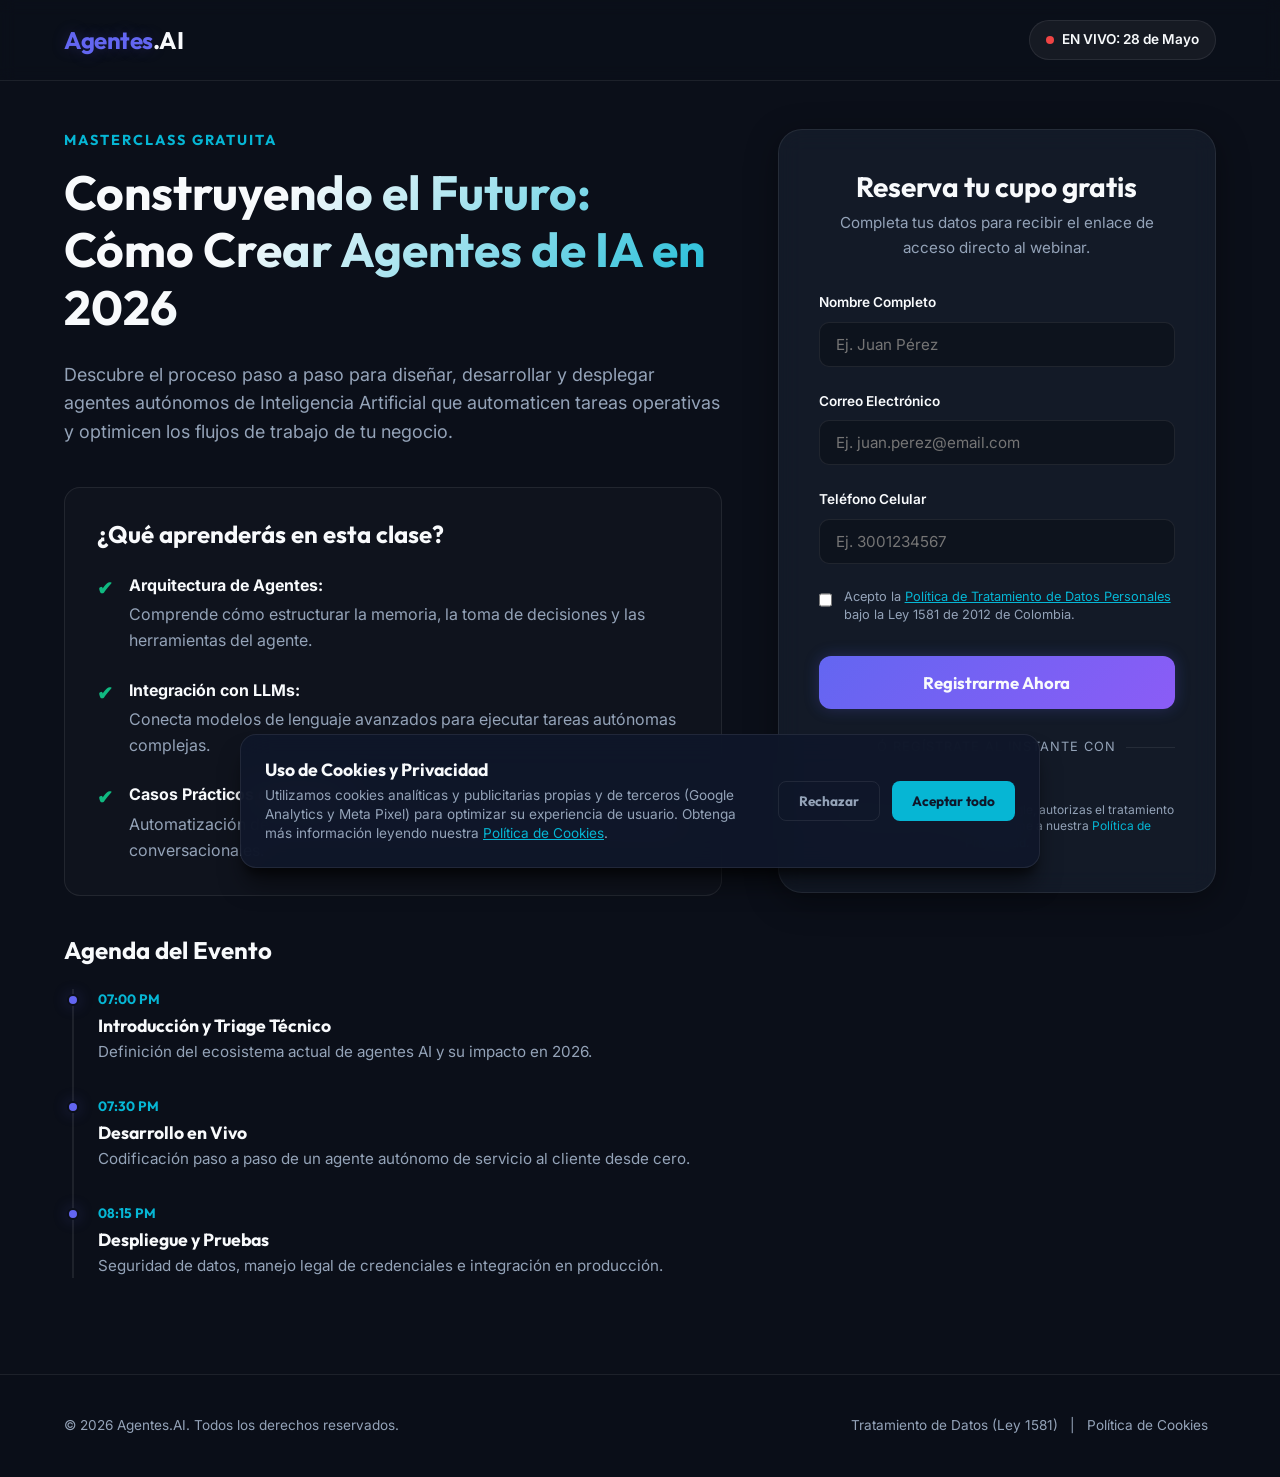
==== index.html @ afcd42b9 "feat(web): implementar landing page con formulario, login de google y politicas de cookies" ====
<!DOCTYPE html>
<html lang="es">
<head>
    <meta charset="UTF-8">
    <meta name="viewport" content="width=device-width, initial-scale=1.0">
    <meta name="description" content="Regístrate gratis al Webinar 'Cómo Crear Agentes de Inteligencia Artificial en 2026'. Una masterclass práctica para profesionales, programadores y emprendedores.">
    <title>Masterclass Práctica: Creando Agentes de Inteligencia Artificial para tu Negocio</title>
    
    <!-- Google Fonts -->
    <link rel="preconnect" href="https://fonts.googleapis.com">
    <link rel="preconnect" href="https://fonts.gstatic.com" crossorigin>
    <link href="https://fonts.googleapis.com/css2?family=Inter:wght@400;500;600&family=Outfit:wght@400;500;700&display=swap" rel="stylesheet">
    
    <!-- Hojas de Estilos -->
    <link rel="stylesheet" href="css/style.css">
    
    <!-- SDK de Google Identity Services -->
    <script src="https://accounts.google.com/gsi/client" async defer></script>
</head>
<body>
    <!-- Encabezado Principal -->
    <header class="main-header">
        <div class="header-container">
            <div class="logo">
                <span class="logo-accent">Agentes</span>.AI
            </div>
            <div class="event-tag">
                <span class="pulse-icon"></span> EN VIVO: 28 de Mayo
            </div>
        </div>
    </header>

    <!-- Contenido Principal -->
    <main class="landing-main">
        <div class="main-grid">
            <!-- Columna Izquierda: Información del Evento -->
            <section class="info-column">
                <div class="pre-title">MASTERCLASS GRATUITA</div>
                <h1>Construyendo el Futuro: Cómo Crear Agentes de IA en 2026</h1>
                <p class="hero-desc">
                    Descubre el proceso paso a paso para diseñar, desarrollar y desplegar agentes autónomos de Inteligencia Artificial que automaticen tareas operativas y optimicen los flujos de trabajo de tu negocio. 
                </p>

                <!-- Beneficios -->
                <div class="features-box">
                    <h2>¿Qué aprenderás en esta clase?</h2>
                    <ul class="benefits-list">
                        <li>
                            <span class="benefit-icon">✔</span>
                            <div>
                                <strong>Arquitectura de Agentes:</strong> Comprende cómo estructurar la memoria, la toma de decisiones y las herramientas del agente.
                            </div>
                        </li>
                        <li>
                            <span class="benefit-icon">✔</span>
                            <div>
                                <strong>Integración con LLMs:</strong> Conecta modelos de lenguaje avanzados para ejecutar tareas autónomas complejas.
                            </div>
                        </li>
                        <li>
                            <span class="benefit-icon">✔</span>
                            <div>
                                <strong>Casos Prácticos de Negocio:</strong> Automatización de flujos de soporte técnico, análisis de datos e interfaces conversacionales.
                            </div>
                        </li>
                    </ul>
                </div>

                <!-- Agenda / Proceso paso a paso -->
                <div class="agenda-box">
                    <h2>Agenda del Evento</h2>
                    <div class="agenda-timeline">
                        <div class="agenda-item">
                            <div class="agenda-time">07:00 PM</div>
                            <div class="agenda-details">
                                <h3>Introducción y Triage Técnico</h3>
                                <p>Definición del ecosistema actual de agentes AI y su impacto en 2026.</p>
                            </div>
                        </div>
                        <div class="agenda-item">
                            <div class="agenda-time">07:30 PM</div>
                            <div class="agenda-details">
                                <h3>Desarrollo en Vivo</h3>
                                <p>Codificación paso a paso de un agente autónomo de servicio al cliente desde cero.</p>
                            </div>
                        </div>
                        <div class="agenda-item">
                            <div class="agenda-time">08:15 PM</div>
                            <div class="agenda-details">
                                <h3>Despliegue y Pruebas</h3>
                                <p>Seguridad de datos, manejo legal de credenciales e integración en producción.</p>
                            </div>
                        </div>
                    </div>
                </div>
            </section>

            <!-- Columna Derecha: Tarjeta de Registro (Formulario / Perfil) -->
            <section class="card-column">
                <!-- Tarjeta de Registro Activa -->
                <div id="registration-card" class="glass-card">
                    <div class="card-header">
                        <h2>Reserva tu cupo gratis</h2>
                        <p>Completa tus datos para recibir el enlace de acceso directo al webinar.</p>
                    </div>

                    <!-- Formulario de Registro Tradicional -->
                    <form id="webinar-form" class="registration-form" novalidate>
                        <div class="input-group">
                            <label for="reg-name">Nombre Completo</label>
                            <input type="text" id="reg-name" name="name" placeholder="Ej. Juan Pérez" required>
                            <span class="error-msg" id="name-error">El nombre es requerido</span>
                        </div>

                        <div class="input-group">
                            <label for="reg-email">Correo Electrónico</label>
                            <input type="email" id="reg-email" name="email" placeholder="Ej. juan.perez@email.com" required>
                            <span class="error-msg" id="email-error">Ingrese un correo electrónico válido</span>
                        </div>

                        <div class="input-group">
                            <label for="reg-phone">Teléfono Celular</label>
                            <input type="tel" id="reg-phone" name="phone" placeholder="Ej. 3001234567" required>
                            <span class="error-msg" id="phone-error">Ingrese un número celular válido (mínimo 10 dígitos)</span>
                        </div>

                        <!-- Checkbox Ley 1581 -->
                        <div class="checkbox-group">
                            <input type="checkbox" id="legal-consent" name="legal-consent" required>
                            <label for="legal-consent">
                                Acepto la <a href="politica-privacidad.html" target="_blank">Política de Tratamiento de Datos Personales</a> bajo la Ley 1581 de 2012 de Colombia.
                            </label>
                        </div>
                        <span class="error-msg" id="consent-error">Debe aceptar el tratamiento de datos para registrarse</span>

                        <button type="submit" id="btn-submit-registration" class="btn-primary">
                            Registrarme Ahora
                        </button>
                    </form>

                    <!-- Divisor OAuth -->
                    <div class="oauth-divider">
                        <span>ó regístrate al instante con</span>
                    </div>

                    <!-- Botón de Google Sign-In -->
                    <div class="google-oauth-container">
                        <!-- El script inyectará el botón oficial dentro de este contenedor -->
                        <div id="google-login-button"></div>
                        <p class="google-legal-notice">
                            Al registrarte con tu cuenta de Google, autorizas el tratamiento de tus datos personales conforme a nuestra <a href="politica-privacidad.html" target="_blank">Política de Privacidad</a>.
                        </p>
                    </div>
                </div>

                <!-- Tarjeta de Perfil de Éxito (Oculta por defecto) -->
                <div id="success-card" class="glass-card success-card hidden">
                    <div class="success-icon-wrapper">
                        <span class="success-icon">✓</span>
                    </div>
                    <h2>¡Registro Exitoso!</h2>
                    <p class="success-intro">Hemos reservado tu cupo para la masterclass de Agentes AI.</p>

                    <div id="user-profile-info" class="user-profile-box">
                        <img id="user-avatar" class="user-avatar" src="" alt="Foto de perfil del usuario">
                        <div class="user-details">
                            <h3 id="user-display-name">Nombre de Usuario</h3>
                            <p id="user-display-email">usuario@email.com</p>
                            <span id="registration-method-badge" class="badge">Google Account</span>
                        </div>
                    </div>

                    <div class="webinar-event-details">
                        <div class="event-detail-item">
                            <strong>Fecha:</strong> 28 de Mayo de 2026
                        </div>
                        <div class="event-detail-item">
                            <strong>Hora:</strong> 07:00 PM (Col)
                        </div>
                        <div class="event-detail-item">
                            <strong>Acceso:</strong> Se ha enviado el enlace de transmisión a tu correo.
                        </div>
                    </div>

                    <button id="btn-reset-form" class="btn-secondary">
                        Registrar otra cuenta
                    </button>
                </div>
            </section>
        </div>
    </main>

    <!-- Banner Flotante de Consentimiento de Cookies -->
    <div id="cookie-banner" class="cookie-banner hidden">
        <div class="cookie-banner-container">
            <div class="cookie-text">
                <h3>Uso de Cookies y Privacidad</h3>
                <p>
                    Utilizamos cookies analíticas y publicitarias propias y de terceros (Google Analytics y Meta Pixel) para optimizar su experiencia de usuario. Obtenga más información leyendo nuestra <a href="politica-cookies.html" target="_blank">Política de Cookies</a>.
                </p>
            </div>
            <div class="cookie-actions">
                <button id="cookie-reject" class="btn-cookie-secondary">Rechazar</button>
                <button id="cookie-accept" class="btn-cookie-primary">Aceptar todo</button>
            </div>
        </div>
    </div>

    <!-- Footer -->
    <footer class="main-footer">
        <div class="footer-container">
            <p>&copy; 2026 Agentes.AI. Todos los derechos reservados.</p>
            <nav class="footer-nav">
                <a href="politica-privacidad.html" target="_blank">Tratamiento de Datos (Ley 1581)</a> | 
                <a href="politica-cookies.html" target="_blank">Política de Cookies</a>
            </nav>
        </div>
    </footer>

    <!-- Archivo JS -->
    <script src="js/app.js"></script>
</body>
</html>
---- css/style.css ----
/* ==========================================
   DISEÑO DE TOKENS & DISEÑO DE SISTEMAS (CSS)
   ========================================== */

:root {
    /* Paleta de Colores (Estilo Tech Dark) */
    --color-bg-base: #0B0F19;
    --color-bg-card: rgba(30, 41, 59, 0.45);
    --color-border-card: rgba(255, 255, 255, 0.08);
    --color-border-focus: #06B6D4;
    
    --color-primary: #6366F1;       /* Indigo */
    --color-primary-hover: #4F46E5;
    --color-secondary: #06B6D4;     /* Cyan */
    --color-secondary-hover: #0891B2;
    --color-accent: #8B5CF6;        /* Violet */
    --color-success: #10B981;       /* Emerald */
    --color-error: #EF4444;         /* Red */
    
    /* Colores de Texto */
    --color-text-main: #F8FAFC;
    --color-text-muted: #94A3B8;
    --color-text-dark: #0F172A;
    
    /* Tipografía */
    --font-headings: 'Outfit', sans-serif;
    --font-body: 'Inter', sans-serif;
    
    /* Sombras y Efectos */
    --shadow-neon-primary: 0 0 15px rgba(99, 102, 241, 0.25);
    --shadow-neon-secondary: 0 0 15px rgba(6, 182, 212, 0.25);
    --shadow-card: 0 8px 32px 0 rgba(0, 0, 0, 0.37);
    --transition-smooth: all 0.3s cubic-bezier(0.4, 0, 0.2, 1);
}

/* ==========================================
   RESET & ESTILOS BASE
   ========================================== */

*, *::before, *::after {
    box-sizing: border-box;
    margin: 0;
    padding: 0;
}

body {
    background-color: var(--color-bg-base);
    color: var(--color-text-main);
    font-family: var(--font-body);
    line-height: 1.6;
    overflow-x: hidden;
}

h1, h2, h3, h4 {
    font-family: var(--font-headings);
    font-weight: 700;
    line-height: 1.2;
}

a {
    color: var(--color-secondary);
    text-decoration: none;
    transition: var(--transition-smooth);
}

a:hover {
    color: var(--color-secondary-hover);
    text-decoration: underline;
}

img {
    max-width: 100%;
    height: auto;
    display: block;
}

/* Ocultar elementos mediante clase */
.hidden {
    display: none !important;
}

/* ==========================================
   HEADER PRINCIPAL
   ========================================== */

.main-header {
    border-bottom: 1px solid var(--color-border-card);
    background-color: rgba(11, 15, 25, 0.8);
    backdrop-filter: blur(8px);
    position: sticky;
    top: 0;
    z-index: 100;
    padding: 1.25rem 0;
}

.header-container {
    max-width: 1200px;
    margin: 0 auto;
    padding: 0 1.5rem;
    display: flex;
    justify-content: space-between;
    align-items: center;
}

.logo {
    font-family: var(--font-headings);
    font-size: 1.5rem;
    font-weight: 700;
    letter-spacing: -0.5px;
}

.logo-accent {
    color: var(--color-primary);
    text-shadow: var(--shadow-neon-primary);
}

.event-tag {
    background-color: rgba(255, 255, 255, 0.05);
    border: 1px solid var(--color-border-card);
    padding: 0.5rem 1rem;
    border-radius: 9999px;
    font-size: 0.85rem;
    font-weight: 600;
    display: flex;
    align-items: center;
    gap: 0.5rem;
}

.pulse-icon {
    width: 8px;
    height: 8px;
    background-color: var(--color-error);
    border-radius: 50%;
    display: inline-block;
    box-shadow: 0 0 0 0 rgba(239, 68, 68, 0.7);
    animation: pulse 1.6s infinite;
}

@keyframes pulse {
    0% {
        transform: scale(0.95);
        box-shadow: 0 0 0 0 rgba(239, 68, 68, 0.7);
    }
    70% {
        transform: scale(1);
        box-shadow: 0 0 0 8px rgba(239, 68, 68, 0);
    }
    100% {
        transform: scale(0.95);
        box-shadow: 0 0 0 0 rgba(239, 68, 68, 0);
    }
}

/* ==========================================
   DISEÑO DE REJILLA PRINCIPAL (MOBILE FIRST)
   ========================================== */

.landing-main {
    max-width: 1200px;
    margin: 3rem auto;
    padding: 0 1.5rem;
}

.main-grid {
    display: grid;
    grid-template-columns: 1fr;
    gap: 3.5rem;
    align-items: start;
}

@media (min-width: 992px) {
    .main-grid {
        grid-template-columns: 1.2fr 0.8fr;
    }
}

/* ==========================================
   COLUMNA IZQUIERDA: INFORMACIÓN
   ========================================== */

.info-column .pre-title {
    color: var(--color-secondary);
    font-family: var(--font-headings);
    font-size: 0.9rem;
    font-weight: 700;
    letter-spacing: 2px;
    margin-bottom: 0.75rem;
    text-transform: uppercase;
}

.info-column h1 {
    font-size: 2.25rem;
    margin-bottom: 1.5rem;
    background: linear-gradient(135deg, var(--color-text-main) 30%, var(--color-secondary) 100%);
    -webkit-background-clip: text;
    -webkit-text-fill-color: transparent;
}

@media (min-width: 768px) {
    .info-column h1 {
        font-size: 3rem;
    }
}

.hero-desc {
    font-size: 1.125rem;
    color: var(--color-text-muted);
    margin-bottom: 2.5rem;
}

/* Caja de Beneficios */
.features-box {
    background-color: rgba(255, 255, 255, 0.02);
    border: 1px solid var(--color-border-card);
    border-radius: 16px;
    padding: 2rem;
    margin-bottom: 2.5rem;
}

.features-box h2, .agenda-box h2 {
    font-size: 1.5rem;
    margin-bottom: 1.5rem;
    color: var(--color-text-main);
}

.benefits-list {
    list-style: none;
}

.benefits-list li {
    display: flex;
    gap: 1rem;
    margin-bottom: 1.5rem;
}

.benefits-list li:last-child {
    margin-bottom: 0;
}

.benefit-icon {
    color: var(--color-success);
    font-weight: bold;
    font-size: 1.2rem;
    flex-shrink: 0;
}

.benefits-list strong {
    color: var(--color-text-main);
    display: block;
    margin-bottom: 0.25rem;
}

.benefits-list div {
    color: var(--color-text-muted);
}

/* Timeline Agenda */
.agenda-timeline {
    border-left: 2px solid rgba(255, 255, 255, 0.08);
    padding-left: 1.5rem;
    margin-left: 0.5rem;
}

.agenda-item {
    position: relative;
    margin-bottom: 2rem;
}

.agenda-item:last-child {
    margin-bottom: 0;
}

.agenda-item::before {
    content: '';
    width: 12px;
    height: 12px;
    background-color: var(--color-primary);
    border: 2px solid var(--color-bg-base);
    border-radius: 50%;
    position: absolute;
    left: calc(-1.5rem - 7px);
    top: 5px;
    box-shadow: var(--shadow-neon-primary);
}

.agenda-time {
    color: var(--color-secondary);
    font-weight: 700;
    font-size: 0.85rem;
    font-family: var(--font-headings);
    margin-bottom: 0.25rem;
}

.agenda-details h3 {
    font-size: 1.1rem;
    margin-bottom: 0.25rem;
}

.agenda-details p {
    color: var(--color-text-muted);
    font-size: 0.95rem;
}

/* ==========================================
   TARJETAS GLASSMORPHISM (REGISTRO & ÉXITO)
   ========================================== */

.glass-card {
    background: var(--color-bg-card);
    border: 1px solid var(--color-border-card);
    border-radius: 24px;
    padding: 2.5rem;
    box-shadow: var(--shadow-card);
    backdrop-filter: blur(12px);
    -webkit-backdrop-filter: blur(12px);
    position: sticky;
    top: 5.5rem;
    transition: var(--transition-smooth);
}

.glass-card:hover {
    border-color: rgba(255, 255, 255, 0.15);
    box-shadow: 0 12px 40px 0 rgba(0, 0, 0, 0.5);
}

.card-header {
    margin-bottom: 2rem;
    text-align: center;
}

.card-header h2 {
    font-size: 1.75rem;
    margin-bottom: 0.5rem;
}

.card-header p {
    color: var(--color-text-muted);
    font-size: 0.95rem;
}

/* Formularios & Inputs */
.registration-form .input-group {
    margin-bottom: 1.5rem;
    display: flex;
    flex-direction: column;
}

.registration-form label {
    font-size: 0.85rem;
    font-weight: 600;
    margin-bottom: 0.5rem;
    color: var(--color-text-main);
}

.registration-form input[type="text"],
.registration-form input[type="email"],
.registration-form input[type="tel"] {
    background-color: rgba(0, 0, 0, 0.25);
    border: 1px solid var(--color-border-card);
    border-radius: 10px;
    color: var(--color-text-main);
    padding: 0.75rem 1rem;
    font-family: var(--font-body);
    font-size: 0.95rem;
    transition: var(--transition-smooth);
    width: 100%;
}

.registration-form input:focus {
    outline: none;
    border-color: var(--color-border-focus);
    box-shadow: 0 0 0 3px rgba(6, 182, 212, 0.15);
    background-color: rgba(0, 0, 0, 0.4);
}

/* Error states */
.error-msg {
    color: var(--color-error);
    font-size: 0.8rem;
    margin-top: 0.35rem;
    display: none;
}

.input-group.invalid input {
    border-color: var(--color-error);
}

.input-group.invalid .error-msg {
    display: block;
}

/* Checkbox Ley 1581 */
.checkbox-group {
    display: flex;
    align-items: flex-start;
    gap: 0.75rem;
    margin-bottom: 1.5rem;
}

.checkbox-group input[type="checkbox"] {
    margin-top: 0.25rem;
    accent-color: var(--color-primary);
    cursor: pointer;
    width: 16px;
    height: 16px;
}

.checkbox-group label {
    font-size: 0.8rem;
    font-weight: 400;
    color: var(--color-text-muted);
    line-height: 1.4;
    user-select: none;
}

.checkbox-group label a {
    text-decoration: underline;
}

/* Botones */
.btn-primary {
    background: linear-gradient(135deg, var(--color-primary) 0%, var(--color-accent) 100%);
    border: none;
    border-radius: 12px;
    color: var(--color-text-main);
    cursor: pointer;
    font-family: var(--font-headings);
    font-size: 1.05rem;
    font-weight: 700;
    padding: 1rem;
    width: 100%;
    transition: var(--transition-smooth);
    box-shadow: var(--shadow-neon-primary);
}

.btn-primary:hover {
    transform: translateY(-2px);
    box-shadow: 0 0 25px rgba(99, 102, 241, 0.45);
    filter: brightness(1.1);
}

.btn-primary:active {
    transform: translateY(0);
}

/* OAuth Divider */
.oauth-divider {
    display: flex;
    align-items: center;
    text-align: center;
    color: var(--color-text-muted);
    font-size: 0.8rem;
    margin: 1.75rem 0;
    text-transform: uppercase;
    letter-spacing: 1px;
}

.oauth-divider::before,
.oauth-divider::after {
    content: '';
    flex: 1;
    border-bottom: 1px solid var(--color-border-card);
}

.oauth-divider:not(:empty)::before {
    margin-right: .75em;
}

.oauth-divider:not(:empty)::after {
    margin-left: .75em;
}

/* Contenedor de Google OAuth */
.google-oauth-container {
    display: flex;
    flex-direction: column;
    align-items: center;
    gap: 1rem;
}

/* Personalización del botón del SDK de Google */
#google-login-button {
    width: 100%;
    display: flex;
    justify-content: center;
}

.google-legal-notice {
    font-size: 0.75rem;
    color: var(--color-text-muted);
    text-align: center;
    line-height: 1.4;
}

/* ==========================================
   TARJETA DE ÉXITO Y PERFIL DE USUARIO
   ========================================== */

.success-card {
    text-align: center;
    display: flex;
    flex-direction: column;
    align-items: center;
}

.success-icon-wrapper {
    width: 60px;
    height: 60px;
    background-color: rgba(16, 185, 129, 0.1);
    border: 2px solid var(--color-success);
    border-radius: 50%;
    display: flex;
    align-items: center;
    justify-content: center;
    margin-bottom: 1.5rem;
    box-shadow: 0 0 15px rgba(16, 185, 129, 0.2);
}

.success-icon {
    color: var(--color-success);
    font-size: 1.75rem;
    font-weight: 700;
}

.success-intro {
    color: var(--color-text-muted);
    margin-bottom: 2rem;
}

.user-profile-box {
    background-color: rgba(0, 0, 0, 0.2);
    border: 1px solid var(--color-border-card);
    border-radius: 16px;
    padding: 1.25rem;
    width: 100%;
    display: flex;
    align-items: center;
    gap: 1.25rem;
    text-align: left;
    margin-bottom: 2rem;
}

.user-avatar {
    width: 56px;
    height: 56px;
    border-radius: 50%;
    border: 2px solid var(--color-secondary);
    box-shadow: var(--shadow-neon-secondary);
}

.user-details h3 {
    font-size: 1.1rem;
    margin-bottom: 0.15rem;
}

.user-details p {
    color: var(--color-text-muted);
    font-size: 0.85rem;
    margin-bottom: 0.5rem;
}

.badge {
    background-color: rgba(99, 102, 241, 0.15);
    border: 1px solid rgba(99, 102, 241, 0.3);
    color: var(--color-primary);
    font-size: 0.75rem;
    font-weight: 600;
    padding: 0.2rem 0.6rem;
    border-radius: 9999px;
    display: inline-block;
}

.webinar-event-details {
    background-color: rgba(255, 255, 255, 0.02);
    border: 1px solid var(--color-border-card);
    border-radius: 12px;
    padding: 1.25rem;
    width: 100%;
    text-align: left;
    font-size: 0.9rem;
    margin-bottom: 2rem;
    display: flex;
    flex-direction: column;
    gap: 0.75rem;
}

.btn-secondary {
    background: transparent;
    border: 1px solid var(--color-border-card);
    border-radius: 12px;
    color: var(--color-text-muted);
    cursor: pointer;
    font-family: var(--font-headings);
    font-size: 0.95rem;
    font-weight: 600;
    padding: 0.75rem;
    width: 100%;
    transition: var(--transition-smooth);
}

.btn-secondary:hover {
    color: var(--color-text-main);
    border-color: rgba(255, 255, 255, 0.25);
    background-color: rgba(255, 255, 255, 0.02);
}

/* ==========================================
   BANNER DE COOKIES
   ========================================== */

.cookie-banner {
    position: fixed;
    bottom: 2rem;
    left: 50%;
    transform: translateX(-50%) translateY(0);
    width: 90%;
    max-width: 800px;
    background: rgba(15, 23, 42, 0.95);
    border: 1px solid var(--color-border-card);
    border-radius: 16px;
    padding: 1.5rem;
    box-shadow: 0 20px 25px -5px rgba(0, 0, 0, 0.5), 0 10px 10px -5px rgba(0, 0, 0, 0.5);
    backdrop-filter: blur(16px);
    -webkit-backdrop-filter: blur(16px);
    z-index: 1000;
    transition: transform 0.4s cubic-bezier(0.16, 1, 0.3, 1), opacity 0.4s ease;
    opacity: 1;
}

.cookie-banner.hidden {
    transform: translateX(-50%) translateY(150px);
    opacity: 0;
    pointer-events: none;
}

.cookie-banner-container {
    display: flex;
    flex-direction: column;
    gap: 1.25rem;
    align-items: flex-start;
}

@media (min-width: 768px) {
    .cookie-banner-container {
        flex-direction: row;
        justify-content: space-between;
        align-items: center;
    }
}

.cookie-text h3 {
    font-size: 1.1rem;
    margin-bottom: 0.35rem;
}

.cookie-text p {
    color: var(--color-text-muted);
    font-size: 0.85rem;
    line-height: 1.4;
}

.cookie-text p a {
    text-decoration: underline;
}

.cookie-actions {
    display: flex;
    gap: 0.75rem;
    width: 100%;
    flex-shrink: 0;
}

@media (min-width: 768px) {
    .cookie-actions {
        width: auto;
    }
}

.btn-cookie-primary, .btn-cookie-secondary {
    font-family: var(--font-headings);
    font-size: 0.85rem;
    font-weight: 700;
    padding: 0.65rem 1.25rem;
    border-radius: 8px;
    cursor: pointer;
    transition: var(--transition-smooth);
    width: 50%;
    text-align: center;
}

@media (min-width: 768px) {
    .btn-cookie-primary, .btn-cookie-secondary {
        width: auto;
    }
}

.btn-cookie-primary {
    background-color: var(--color-secondary);
    border: none;
    color: var(--color-text-dark);
}

.btn-cookie-primary:hover {
    background-color: var(--color-secondary-hover);
    transform: translateY(-1px);
}

.btn-cookie-secondary {
    background-color: transparent;
    border: 1px solid var(--color-border-card);
    color: var(--color-text-muted);
}

.btn-cookie-secondary:hover {
    color: var(--color-text-main);
    border-color: rgba(255, 255, 255, 0.25);
}

/* ==========================================
   PÁGINAS LEGALES (PRIVACIDAD & COOKIES)
   ========================================== */

.legal-page {
    background-color: #080C14;
}

.legal-container {
    max-width: 800px;
    margin: 4rem auto;
    padding: 0 1.5rem;
}

.legal-header {
    margin-bottom: 3rem;
    border-bottom: 1px solid var(--color-border-card);
    padding-bottom: 2rem;
}

.back-link {
    font-size: 0.9rem;
    font-weight: 600;
    display: inline-block;
    margin-bottom: 1.5rem;
}

.legal-header h1 {
    font-size: 2.25rem;
    margin-bottom: 0.5rem;
}

.legal-header .subtitle {
    color: var(--color-text-muted);
    font-size: 1.1rem;
}

.legal-content p {
    color: var(--color-text-muted);
    margin-bottom: 1.5rem;
    font-size: 1rem;
}

.legal-content h2 {
    font-size: 1.35rem;
    margin-top: 2.5rem;
    margin-bottom: 1rem;
    color: var(--color-text-main);
}

.legal-content ul {
    margin-left: 1.5rem;
    margin-bottom: 1.5rem;
    color: var(--color-text-muted);
}

.legal-content li {
    margin-bottom: 0.75rem;
}

.last-update {
    font-style: italic;
    font-size: 0.85rem;
    margin-top: 3rem;
    border-top: 1px solid var(--color-border-card);
    padding-top: 1.5rem;
}

/* ==========================================
   FOOTER PRINCIPAL
   ========================================== */

.main-footer {
    border-top: 1px solid var(--color-border-card);
    background-color: rgba(11, 15, 25, 0.9);
    padding: 2.5rem 0;
    margin-top: 6rem;
    font-size: 0.85rem;
    color: var(--color-text-muted);
}

.footer-container {
    max-width: 1200px;
    margin: 0 auto;
    padding: 0 1.5rem;
    display: flex;
    flex-direction: column;
    gap: 1rem;
    align-items: center;
}

@media (min-width: 768px) {
    .footer-container {
        flex-direction: row;
        justify-content: space-between;
    }
}

.footer-nav a {
    color: var(--color-text-muted);
    margin: 0 0.5rem;
}

.footer-nav a:hover {
    color: var(--color-secondary);
}
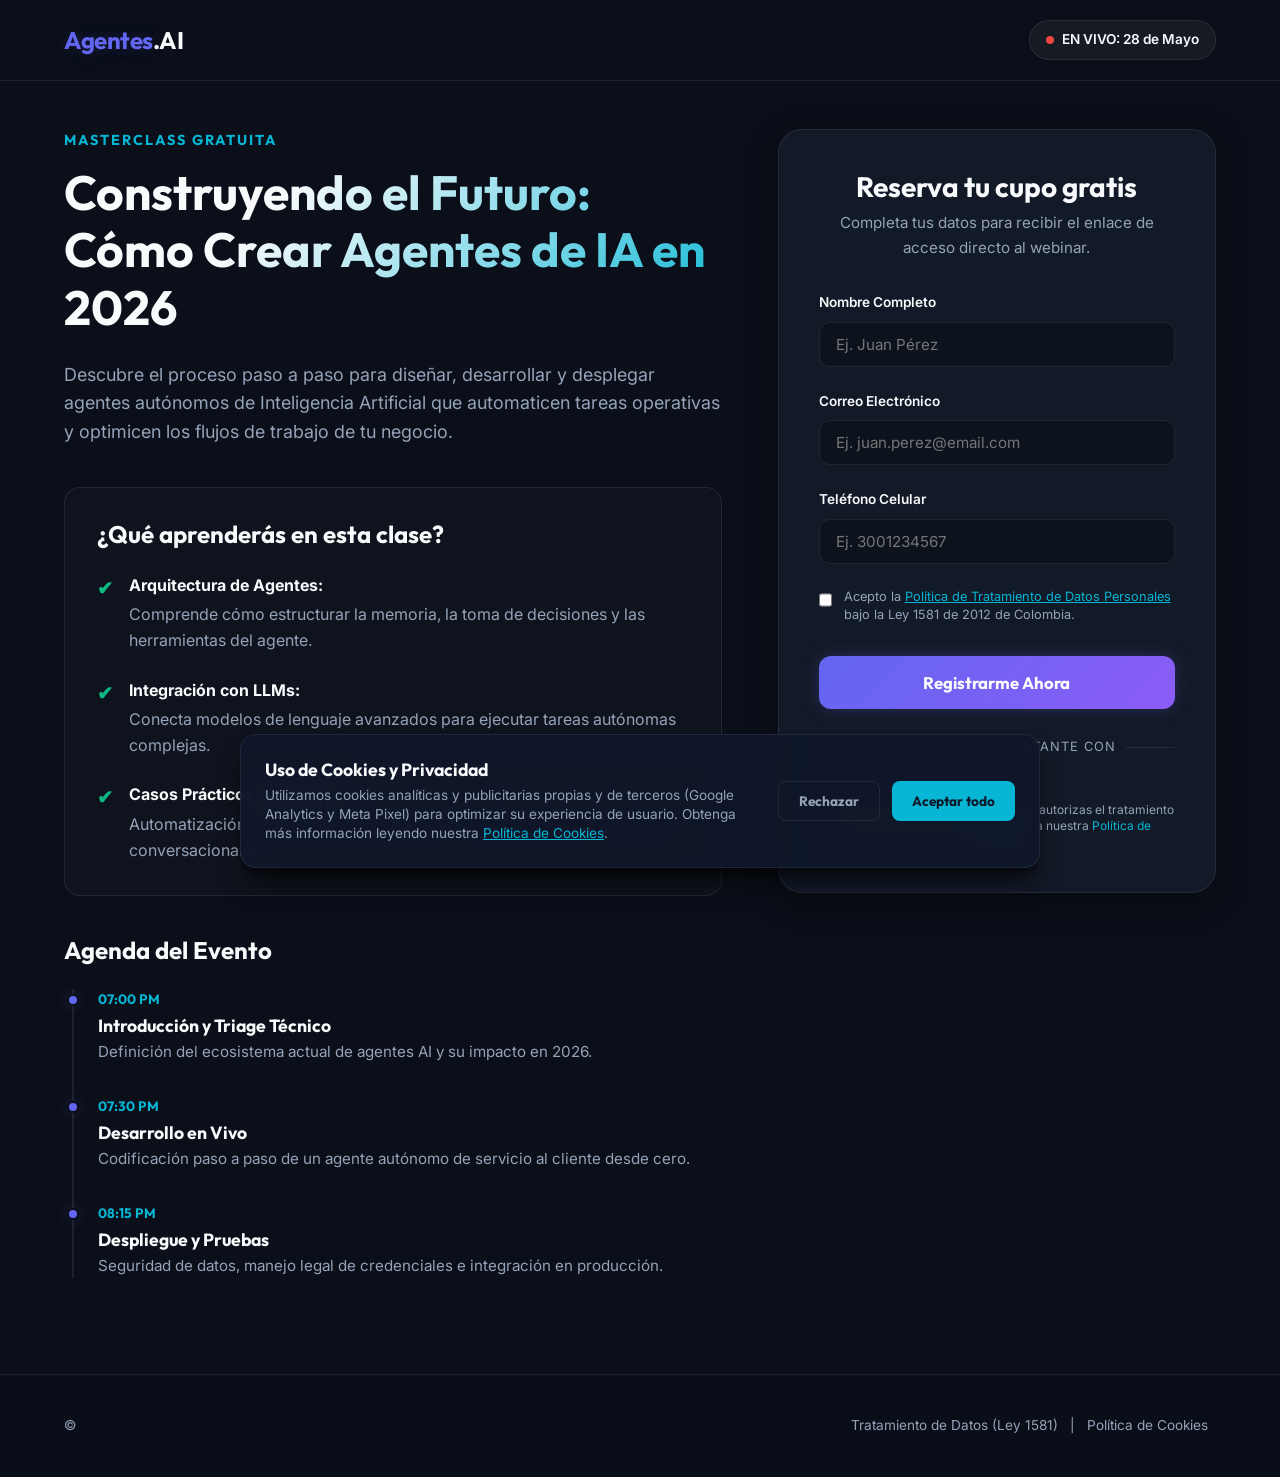
==== commit fe8f5bda: "final1." ====
--- a/index.html
+++ b/index.html
@@ -1,22 +1,27 @@
 <!DOCTYPE html>
 <html lang="es">
+
 <head>
     <meta charset="UTF-8">
     <meta name="viewport" content="width=device-width, initial-scale=1.0">
-    <meta name="description" content="Regístrate gratis al Webinar 'Cómo Crear Agentes de Inteligencia Artificial en 2026'. Una masterclass práctica para profesionales, programadores y emprendedores.">
+    <meta name="description"
+        content="Regístrate gratis al Webinar 'Cómo Crear Agentes de Inteligencia Artificial en 2026'. Una masterclass práctica para profesionales, programadores y emprendedores.">
     <title>Masterclass Práctica: Creando Agentes de Inteligencia Artificial para tu Negocio</title>
-    
+
     <!-- Google Fonts -->
     <link rel="preconnect" href="https://fonts.googleapis.com">
     <link rel="preconnect" href="https://fonts.gstatic.com" crossorigin>
-    <link href="https://fonts.googleapis.com/css2?family=Inter:wght@400;500;600&family=Outfit:wght@400;500;700&display=swap" rel="stylesheet">
-    
+    <link
+        href="https://fonts.googleapis.com/css2?family=Inter:wght@400;500;600&family=Outfit:wght@400;500;700&display=swap"
+        rel="stylesheet">
+
     <!-- Hojas de Estilos -->
     <link rel="stylesheet" href="css/style.css">
-    
+
     <!-- SDK de Google Identity Services -->
     <script src="https://accounts.google.com/gsi/client" async defer></script>
 </head>
+
 <body>
     <!-- Encabezado Principal -->
     <header class="main-header">
@@ -38,7 +43,9 @@
                 <div class="pre-title">MASTERCLASS GRATUITA</div>
                 <h1>Construyendo el Futuro: Cómo Crear Agentes de IA en 2026</h1>
                 <p class="hero-desc">
-                    Descubre el proceso paso a paso para diseñar, desarrollar y desplegar agentes autónomos de Inteligencia Artificial que automaticen tareas operativas y optimicen los flujos de trabajo de tu negocio. 
+                    Descubre el proceso paso a paso para diseñar, desarrollar y desplegar agentes autónomos de
+                    Inteligencia Artificial que automaticen tareas operativas y optimicen los flujos de trabajo de tu
+                    negocio.
                 </p>
 
                 <!-- Beneficios -->
@@ -48,19 +55,22 @@
                         <li>
                             <span class="benefit-icon">✔</span>
                             <div>
-                                <strong>Arquitectura de Agentes:</strong> Comprende cómo estructurar la memoria, la toma de decisiones y las herramientas del agente.
+                                <strong>Arquitectura de Agentes:</strong> Comprende cómo estructurar la memoria, la toma
+                                de decisiones y las herramientas del agente.
                             </div>
                         </li>
                         <li>
                             <span class="benefit-icon">✔</span>
                             <div>
-                                <strong>Integración con LLMs:</strong> Conecta modelos de lenguaje avanzados para ejecutar tareas autónomas complejas.
+                                <strong>Integración con LLMs:</strong> Conecta modelos de lenguaje avanzados para
+                                ejecutar tareas autónomas complejas.
                             </div>
                         </li>
                         <li>
                             <span class="benefit-icon">✔</span>
                             <div>
-                                <strong>Casos Prácticos de Negocio:</strong> Automatización de flujos de soporte técnico, análisis de datos e interfaces conversacionales.
+                                <strong>Casos Prácticos de Negocio:</strong> Automatización de flujos de soporte
+                                técnico, análisis de datos e interfaces conversacionales.
                             </div>
                         </li>
                     </ul>
@@ -114,24 +124,28 @@
 
                         <div class="input-group">
                             <label for="reg-email">Correo Electrónico</label>
-                            <input type="email" id="reg-email" name="email" placeholder="Ej. juan.perez@email.com" required>
+                            <input type="email" id="reg-email" name="email" placeholder="Ej. juan.perez@email.com"
+                                required>
                             <span class="error-msg" id="email-error">Ingrese un correo electrónico válido</span>
                         </div>
 
                         <div class="input-group">
                             <label for="reg-phone">Teléfono Celular</label>
                             <input type="tel" id="reg-phone" name="phone" placeholder="Ej. 3001234567" required>
-                            <span class="error-msg" id="phone-error">Ingrese un número celular válido (mínimo 10 dígitos)</span>
+                            <span class="error-msg" id="phone-error">Ingrese un número celular válido (mínimo 10
+                                dígitos)</span>
                         </div>
 
                         <!-- Checkbox Ley 1581 -->
                         <div class="checkbox-group">
                             <input type="checkbox" id="legal-consent" name="legal-consent" required>
                             <label for="legal-consent">
-                                Acepto la <a href="politica-privacidad.html" target="_blank">Política de Tratamiento de Datos Personales</a> bajo la Ley 1581 de 2012 de Colombia.
+                                Acepto la <a href="politica-privacidad.html" target="_blank">Política de Tratamiento de
+                                    Datos Personales</a> bajo la Ley 1581 de 2012 de Colombia.
                             </label>
                         </div>
-                        <span class="error-msg" id="consent-error">Debe aceptar el tratamiento de datos para registrarse</span>
+                        <span class="error-msg" id="consent-error">Debe aceptar el tratamiento de datos para
+                            registrarse</span>
 
                         <button type="submit" id="btn-submit-registration" class="btn-primary">
                             Registrarme Ahora
@@ -148,7 +162,9 @@
                         <!-- El script inyectará el botón oficial dentro de este contenedor -->
                         <div id="google-login-button"></div>
                         <p class="google-legal-notice">
-                            Al registrarte con tu cuenta de Google, autorizas el tratamiento de tus datos personales conforme a nuestra <a href="politica-privacidad.html" target="_blank">Política de Privacidad</a>.
+                            Al registrarte con tu cuenta de Google, autorizas el tratamiento de tus datos personales
+                            conforme a nuestra <a href="politica-privacidad.html" target="_blank">Política de
+                                Privacidad</a>.
                         </p>
                     </div>
                 </div>
@@ -196,7 +212,9 @@
             <div class="cookie-text">
                 <h3>Uso de Cookies y Privacidad</h3>
                 <p>
-                    Utilizamos cookies analíticas y publicitarias propias y de terceros (Google Analytics y Meta Pixel) para optimizar su experiencia de usuario. Obtenga más información leyendo nuestra <a href="politica-cookies.html" target="_blank">Política de Cookies</a>.
+                    Utilizamos cookies analíticas y publicitarias propias y de terceros (Google Analytics y Meta Pixel)
+                    para optimizar su experiencia de usuario. Obtenga más información leyendo nuestra <a
+                        href="politica-cookies.html" target="_blank">Política de Cookies</a>.
                 </p>
             </div>
             <div class="cookie-actions">
@@ -209,9 +227,9 @@
     <!-- Footer -->
     <footer class="main-footer">
         <div class="footer-container">
-            <p>&copy; 2026 Agentes.AI. Todos los derechos reservados.</p>
+            <p>&copy; </p>
             <nav class="footer-nav">
-                <a href="politica-privacidad.html" target="_blank">Tratamiento de Datos (Ley 1581)</a> | 
+                <a href="politica-privacidad.html" target="_blank">Tratamiento de Datos (Ley 1581)</a> |
                 <a href="politica-cookies.html" target="_blank">Política de Cookies</a>
             </nav>
         </div>
@@ -220,4 +238,5 @@
     <!-- Archivo JS -->
     <script src="js/app.js"></script>
 </body>
-</html>
+
+</html>
--- a/css/style.css
+++ b/css/style.css
@@ -8,24 +8,29 @@
     --color-bg-card: rgba(30, 41, 59, 0.45);
     --color-border-card: rgba(255, 255, 255, 0.08);
     --color-border-focus: #06B6D4;
-    
-    --color-primary: #6366F1;       /* Indigo */
+
+    --color-primary: #6366F1;
+    /* Indigo */
     --color-primary-hover: #4F46E5;
-    --color-secondary: #06B6D4;     /* Cyan */
+    --color-secondary: #06B6D4;
+    /* Cyan */
     --color-secondary-hover: #0891B2;
-    --color-accent: #8B5CF6;        /* Violet */
-    --color-success: #10B981;       /* Emerald */
-    --color-error: #EF4444;         /* Red */
-    
+    --color-accent: #8B5CF6;
+    /* Violet */
+    --color-success: #10B981;
+    /* Emerald */
+    --color-error: #EF4444;
+    /* Red */
+
     /* Colores de Texto */
     --color-text-main: #F8FAFC;
     --color-text-muted: #94A3B8;
     --color-text-dark: #0F172A;
-    
+
     /* Tipografía */
     --font-headings: 'Outfit', sans-serif;
     --font-body: 'Inter', sans-serif;
-    
+
     /* Sombras y Efectos */
     --shadow-neon-primary: 0 0 15px rgba(99, 102, 241, 0.25);
     --shadow-neon-secondary: 0 0 15px rgba(6, 182, 212, 0.25);
@@ -37,7 +42,9 @@
    RESET & ESTILOS BASE
    ========================================== */
 
-*, *::before, *::after {
+*,
+*::before,
+*::after {
     box-sizing: border-box;
     margin: 0;
     padding: 0;
@@ -51,7 +58,10 @@
     overflow-x: hidden;
 }
 
-h1, h2, h3, h4 {
+h1,
+h2,
+h3,
+h4 {
     font-family: var(--font-headings);
     font-weight: 700;
     line-height: 1.2;
@@ -141,10 +151,12 @@
         transform: scale(0.95);
         box-shadow: 0 0 0 0 rgba(239, 68, 68, 0.7);
     }
+
     70% {
         transform: scale(1);
         box-shadow: 0 0 0 8px rgba(239, 68, 68, 0);
     }
+
     100% {
         transform: scale(0.95);
         box-shadow: 0 0 0 0 rgba(239, 68, 68, 0);
@@ -217,7 +229,8 @@
     margin-bottom: 2.5rem;
 }
 
-.features-box h2, .agenda-box h2 {
+.features-box h2,
+.agenda-box h2 {
     font-size: 1.5rem;
     margin-bottom: 1.5rem;
     color: var(--color-text-main);
@@ -676,7 +689,8 @@
     }
 }
 
-.btn-cookie-primary, .btn-cookie-secondary {
+.btn-cookie-primary,
+.btn-cookie-secondary {
     font-family: var(--font-headings);
     font-size: 0.85rem;
     font-weight: 700;
@@ -689,7 +703,9 @@
 }
 
 @media (min-width: 768px) {
-    .btn-cookie-primary, .btn-cookie-secondary {
+
+    .btn-cookie-primary,
+    .btn-cookie-secondary {
         width: auto;
     }
 }
@@ -821,4 +837,4 @@
 
 .footer-nav a:hover {
     color: var(--color-secondary);
-}
+}
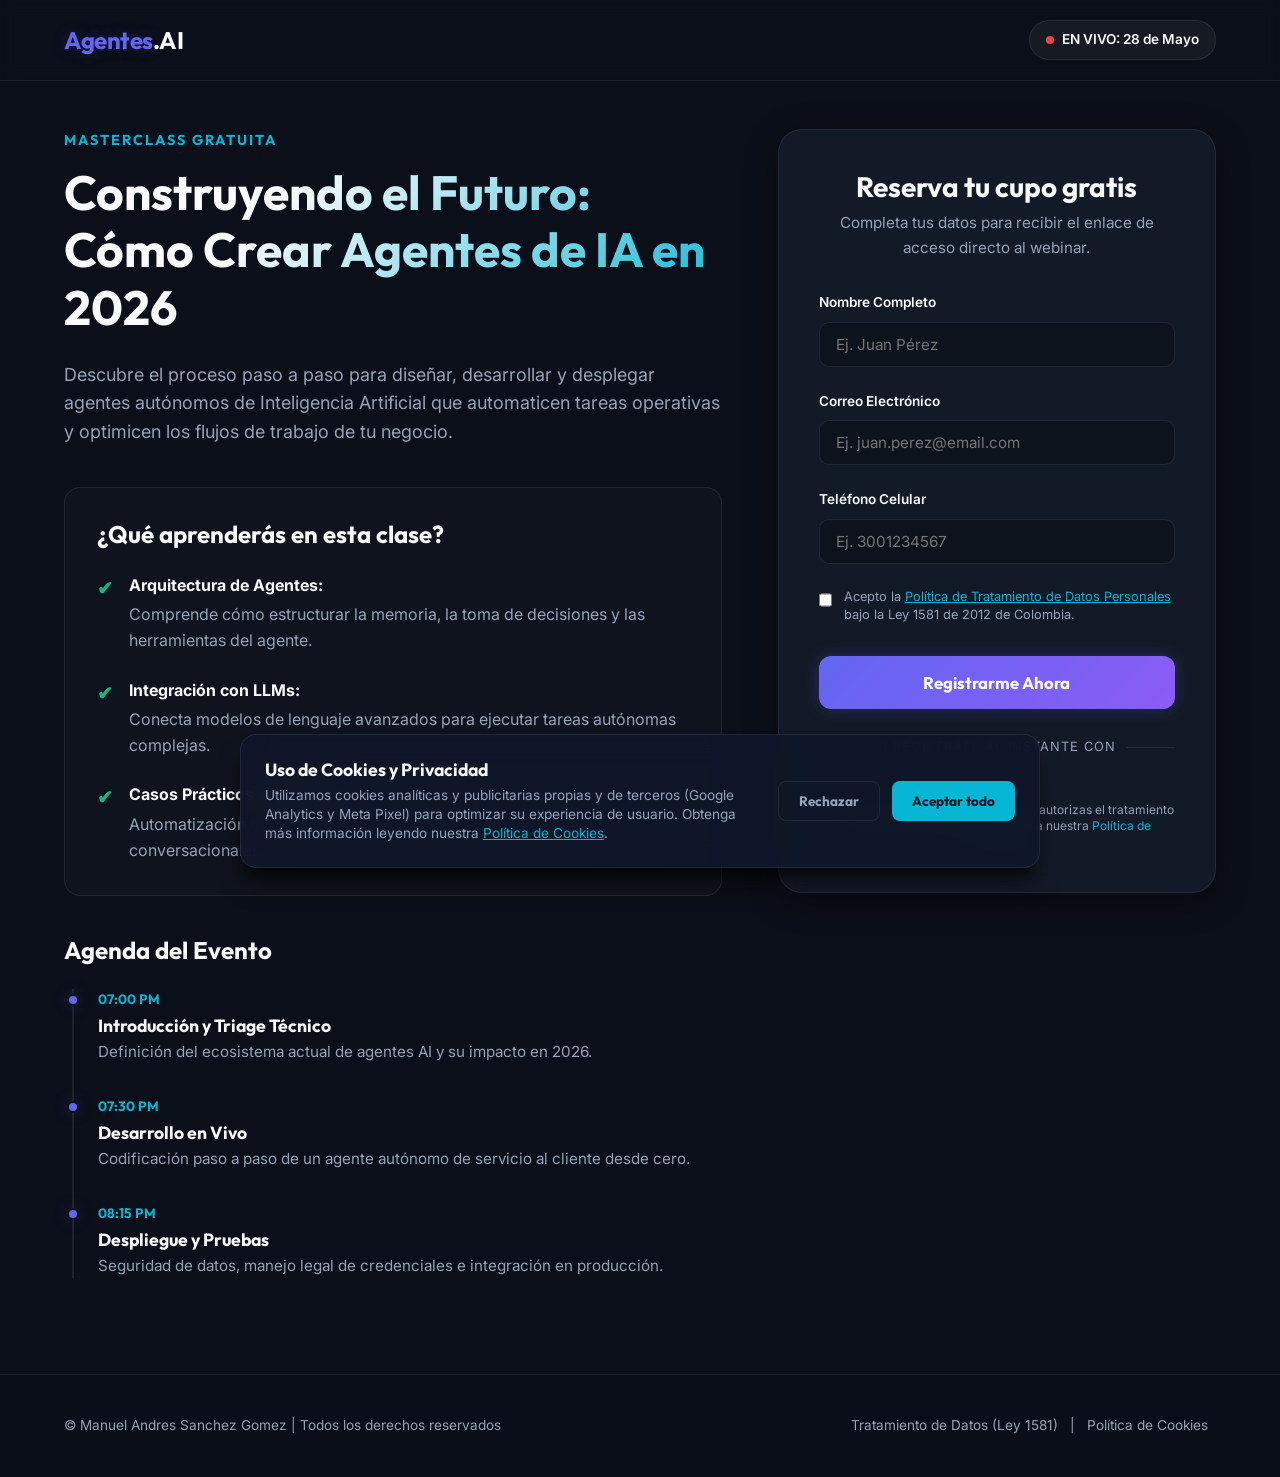
==== commit 68fefe1e: "final2." ====
--- a/index.html
+++ b/index.html
@@ -227,7 +227,7 @@
     <!-- Footer -->
     <footer class="main-footer">
         <div class="footer-container">
-            <p>&copy; </p>
+            <p>&copy; Manuel Andres Sanchez Gomez | Todos los derechos reservados</p>
             <nav class="footer-nav">
                 <a href="politica-privacidad.html" target="_blank">Tratamiento de Datos (Ley 1581)</a> |
                 <a href="politica-cookies.html" target="_blank">Política de Cookies</a>
